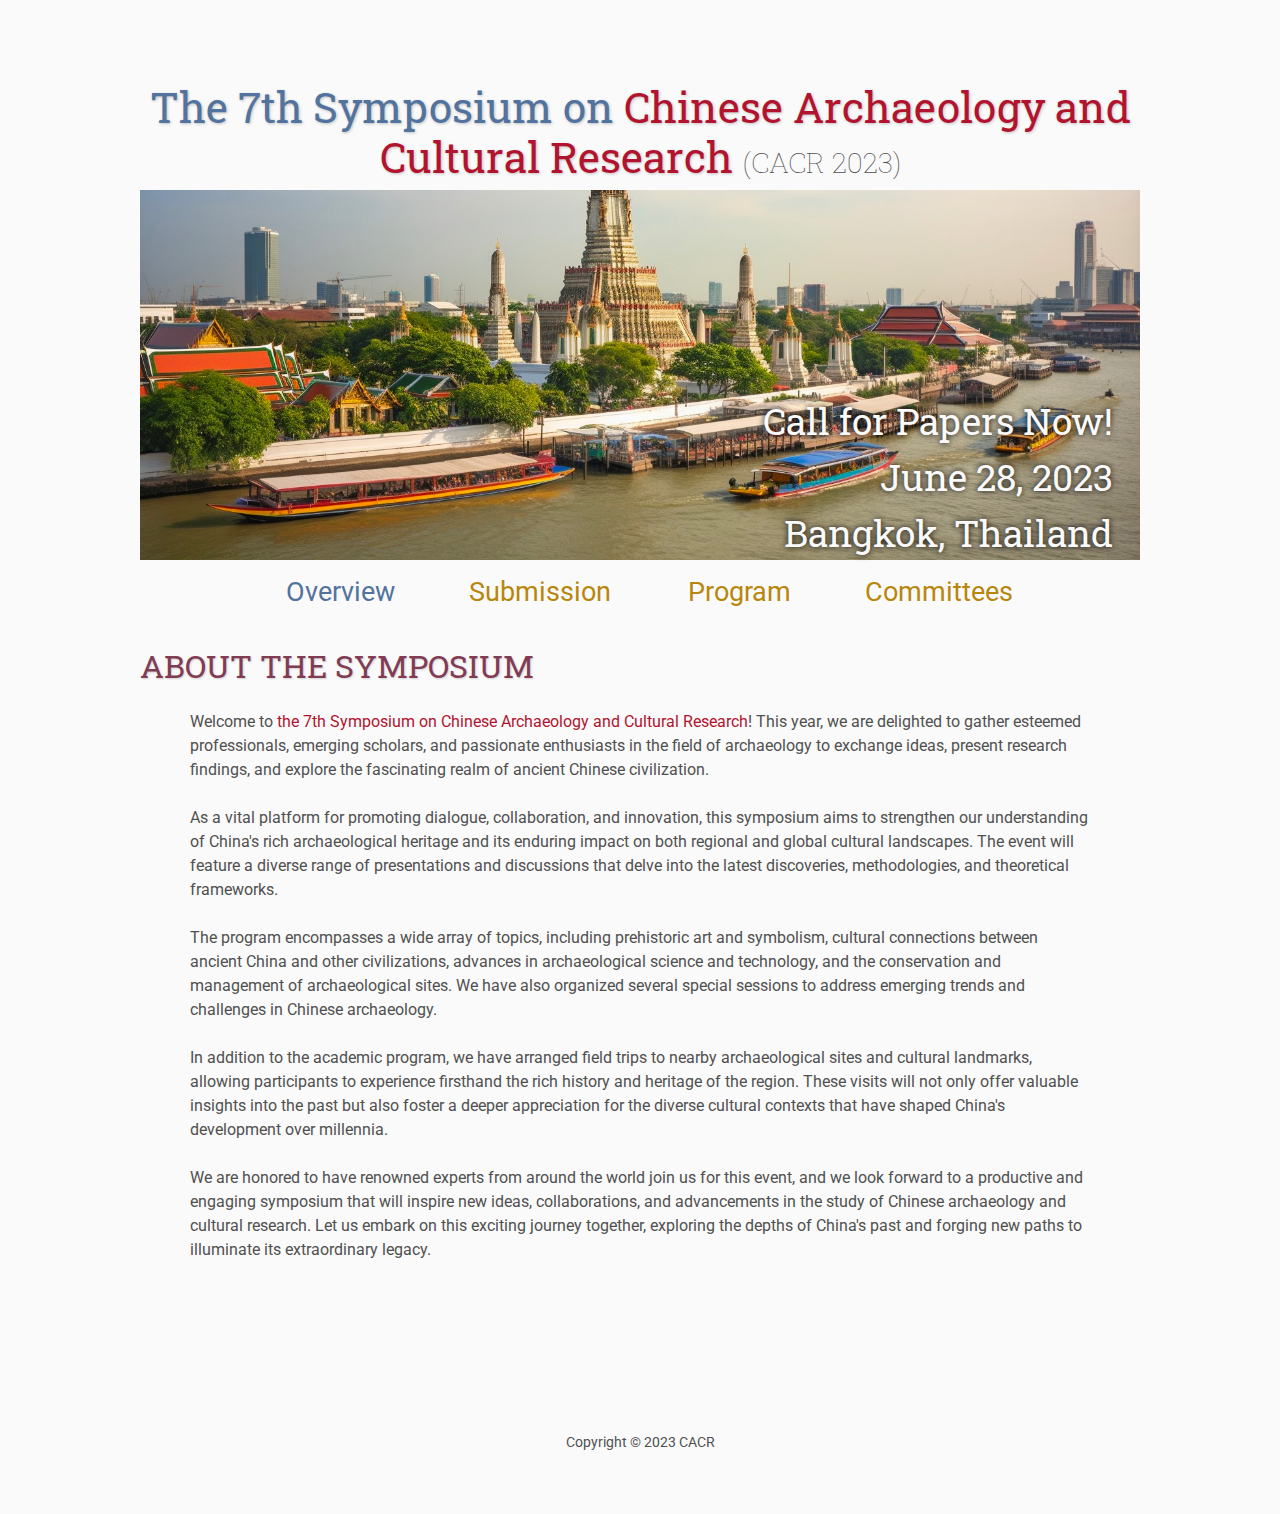
==== index.html @ 4a9ffb41 "update" ====
<!DOCTYPE html>
<html lang="en">
  <head>
    <base href="." />
    <link rel="shortcut icon" type="image/png" href="assets/favicon.png" />
    <link rel="stylesheet" type="text/css" media="all" href="assets/main.css" />
    <meta name="description" content="Conference Template" />
    <meta name="resource-type" content="document" />
    <meta name="distribution" content="global" />
    <meta name="KeyWords" content="Conference" />
    <title>Symposium on Chinese Archaeology and Cultural Research</title>
  </head>

  <P>
    <div class="banner">
      <img src="assets/banner.jpg" alt="Conference Template Banner" />
      <div class="top-left" style="font-size: 42px">
        <span class="title2">The 7th Symposium on </span>
        <span class="title1">Chinese Archaeology and Cultural Research </span>
        <span class="year">(CACR 2023)</span>
      </div>
      <div class="bottom-right">
        Call for Papers Now! <br />
        June 28, 2023 <br />
        Bangkok, Thailand
      </div>
    </div>

    <table class="navigation">
      <tr>
        <td class="navigation">
          <a class="current" title="Conference Home Page" href=".">Overview</a>
        </td>
        <td class="navigation">
          <a title="Register for the Conference" href="submission"
            >Submission</a
          >
        </td>
        <td class="navigation">
          <a title="Conference Program" href="program">Program</a>
        </td>
        <!-- <td class="navigation">
          <a title="Directions to the Conference" href="accomodation"
            >Accomodation</a
          >
        </td> -->
        <td class="navigation">
          <a title="Conference Flyer" href="committees">Committees</a>
        </td>
      </tr>
    </table>

    <h2>ABOUT THE SYMPOSIUM</h2>
    <p>
      Welcome to <span class="conf-name">the 7th Symposium on Chinese Archaeology and Cultural Research</span>! This year, we are delighted to gather esteemed professionals, emerging scholars, and passionate enthusiasts in the field of archaeology to exchange ideas, present research findings, and explore the fascinating realm of ancient Chinese civilization.
    </p>
    <p>
      As a vital platform for promoting dialogue, collaboration, and innovation, this symposium aims to strengthen our understanding of China's rich archaeological heritage and its enduring impact on both regional and global cultural landscapes. The event will feature a diverse range of presentations and discussions that delve into the latest discoveries, methodologies, and theoretical frameworks.
    </p>
    <p>
      The program encompasses a wide array of topics, including prehistoric art and symbolism, cultural connections between ancient China and other civilizations, advances in archaeological science and technology, and the conservation and management of archaeological sites. We have also organized several special sessions to address emerging trends and challenges in Chinese archaeology.
    </p>
    <p>
      In addition to the academic program, we have arranged field trips to nearby archaeological sites and cultural landmarks, allowing participants to experience firsthand the rich history and heritage of the region. These visits will not only offer valuable insights into the past but also foster a deeper appreciation for the diverse cultural contexts that have shaped China's development over millennia.
    </p>
    <p>
      We are honored to have renowned experts from around the world join us for this event, and we look forward to a productive and engaging symposium that will inspire new ideas, collaborations, and advancements in the study of Chinese archaeology and cultural research. Let us embark on this exciting journey together, exploring the depths of China's past and forging new paths to illuminate its extraordinary legacy.
    </p>
    <!-- <p>
        You can use this template by cloning all the files from this
        <a target="_blank" href="https://github.com/mikepierce/conference-website-template">GitHub repo here</a>.
        This template was created from a website I made for 
        <a target="_blank" href="http://math.ucr.edu/~mathconn/">MathConnections 2019</a>,
        in case you want to see an example of this template being used in the wild.
    </p>
    <p>
        This paragraph is just some filler text to give the homepage some volume:
        Lorem ipsum dolor sit amet, consectetur adipiscing elit. Vestibulum dignissim et est et euismod. Fusce et metus tempus, pellentesque ex at, convallis nulla. Ut fringilla commodo tincidunt. Fusce sed est eu massa placerat iaculis eu at mauris. Nullam ut mollis nisi, quis malesuada risus. Interdum et malesuada fames ac ante ipsum primis in faucibus. Nam ipsum tortor, suscipit non tincidunt vel, bibendum in libero. Nulla facilisi. Pellentesque vitae neque metus. Cras quis est pharetra, vestibulum nisl et, viverra ipsum. Etiam porta dignissim purus, quis tempor metus volutpat eu. Praesent pulvinar libero eget purus tincidunt finibus.
    </p> -->

    <!-- <h2>NEWS</h2>
    <p>
      Here&rsquo;s a good place to list the organizers and sponsors of the
      conference, as well as list contact information for the organizers, and
      show off the logos of the sponsors. It looks like his conference was
      sponsored by kittens!
    </p> -->
    <!-- <table class="sponsors">
      <tr>
        <td class="sponsor">
          <a href="http://www.eyebleach.me/">
            <img src="assets/kitten1.jpg" alt="First Sponsor Name" />
          </a>
        </td>
        <td class="sponsor">
          <a href="http://www.eyebleach.me/">
            <img
              src="assets/kitten2.jpg"
              alt="Second Sponsor Name"
              style="width: 80%"
            />
          </a>
        </td>
        <td class="sponsor">
          <a href="http://www.eyebleach.me/">
            <img src="assets/kitten3.jpg" alt="Third Sponsor Name" />
          </a>
        </td>
      </tr>
    </table> -->

    <footer>
      <!-- &copy; Conference Organizers &nbsp;|&nbsp; Design by
      <a href="https://github.com/mikepierce">Mike Pierce</a> -->
      Copyright &copy; 2023 CACR
    </footer>
  </body>
</html>
---- assets/main.css ----
/* main.css */

/* These are the colors and fonts used throughout the webpage.
 * I've listed them here so that a user may easily
 * do a search-and-replace for these to change the site theme.
 *   'Roboto',sans-serif; Font for the title text
 *   'Roboto-Slab',serif; Font for the body text 
 *   #fafafa; Background color of the site
 *   #505050; Foreground (text) color of the site
 *   #52739e; Navy, "Template" in the logo, current page in navigation, special titles in the Program
 *   #b2132e; Reddish, "Conference" in the logo, hover color for links
 *   #813c54; Heading color, titles in the Program
 *   #b8860b; Dark Goldenrod, color for links
 */

@import url('https://fonts.googleapis.com/css?family=Roboto%7CRoboto+Slab');

*{
    border:0;
    font:inherit;
    font-size:1em;
    margin:0;
    padding:0;
    vertical-align:baseline;
}

body{
    background-color: #fafafa;
    background-size: cover;
    background-attachment: fixed;
    color: #505050; 
    text-align:left;
    font-family:'Roboto',sans-serif;
    font-size:1em;
    line-height:1.5em;
    margin: 60px auto;
    width: 1000px;
}

a{color: #b8860b; text-decoration:none;}
a.current{color: #52739e;}
a.current:hover{color: #e82945;}
a:hover{color: #b2132e;}
a:active{color: #e82945;}
h1,h2,h3,h4{clear:left; color: #813c54; margin:1.5em 0em 1em 0em; font-family:'Roboto Slab',serif; text-shadow: 1px 1px 2px #d0d0d0;}
h4.subtitle{color: #52739e; height:32px; font-family:'Roboto Slab',serif; text-shadow: 1px 1px 2px #d0d0d0;}
h1{font-size:2.67em;}
h2{font-size:2.00em;}
h3{font-size:1.67em;}
h4{font-size:1.33em;}
p{list-style:none; margin:24px auto 24px auto; padding:0px; width:900px; text-align:left;}
li a, p a {text-decoration:underline; text-decoration-color:#b8860b;}
/* ul{list-style:none; margin:24px auto 24px auto; padding:0px; width:800px; text-align:left;}
ul li{list-style:none; margin:0px auto 0px auto; padding:0px; text-align:left;}
 */
ul {

    margin: 0px 0px 10px 80px;
    padding: 0px;
    width: 800px;
    text-align: left;
}

ul li {

    margin: 0px auto 0px auto;
    padding: 0px;
    text-align: left;
}
i,em{font-style:italic;}
b,strong{font-weight:bold;}
sup{
    vertical-align: super;
    font-size: 0.8em;
    line-height: 0;
}
sub{
    vertical-align: sub;
    font-size: 0.8em;
    line-height: 0;
}
table{
    width: 1000px;
    margin: 12px auto 24px auto;
    float: center;
    /* UNCOMMENT THIS FOR DEBUGGING THE ALIGNMENT */
    /*border: 1px solid black;*/
}
th,td{
    text-align: left;
    /* UNCOMMENT THIS FOR DEBUGGING THE ALIGNMENT */
    /*border: 1px solid black;*/
}

/* tr{
    padding-bottom: 1.6em;
} */

/* Website Banner */
.banner {
    position: relative; 
    font-family:'Roboto Slab',serif;
}
.banner img {
    width: -webkit-fill-available;
}
.top-left {font-size:5.33em; color: #505050; background: #fafafa; text-align: center; width: 1000px; height: 108px; position: absolute; padding: 22px 0 0 0; top: 0px;line-height:1.2em;}
.bottom-right {font-size:2.33em; color: #fafafa; line-height: 1.5em; width: auto; height: 100px; padding: 0px 27px 73px 0px; text-align: right; position: absolute; bottom: 0px; right: 0px; text-shadow: 0px 0px 6px #000000;}

/* Conference Title Logo */
.title1{color: #b2132e; text-shadow: 1px 1px 3px #c0c0c0;} 
.title2{color: #52739e; text-shadow: 1px 1px 3px #c0c0c0;}
.year{color: #505050; font-size:0.67em; font-weight: lighter;}
.conf-name{color: #b2132e;}

/* Navigation Links (Home, Registration, etc) */
table.navigation{width:800px;}
td.navigation{font-size:1.67em; white-space:nowrap; width:20%; text-align:center; vertical-align:middle; padding:0px 0px 0px 0px;}

/* Sponsor Images */
table.sponsors{width:800px;}
td.sponsor{white-space:nowrap; width:33%; text-align:center; vertical-align:middle; padding:0px 0px 0.8em 0px;}
td.sponsor img{width: 200px}

/* The Table on the Program Page */
td.room{padding: 4px 12px 4px 4px; width: 90%; vertical-align:bottom; font-size:1.67em; color: #52739e; height:32px;}
td.date{white-space:nowrap; width:130px; text-align:right; vertical-align:top; padding:4px 16px 0px 0px;}
td.title{padding: 4px 12px 4px 4px; width: 90%; vertical-align:top; font-size:1.5em; color: #813c54; height:32px; font-family:'Roboto Slab',serif; text-shadow: 1px 1px 2px #d0d0d0; }
td.title-special{padding: 4px 12px 4px 4px; width: 90%; vertical-align:top; font-size:1.67em; color: #52739e; height:32px; font-family:'Roboto Slab',serif; text-shadow: 1px 1px 2px #d0d0d0;}
td.speaker{padding: 4px 12px 4px 4px; font-style: italic; font-size:1em; max-height:999999px}
td.abstract{padding: 4px 12px 12px 4px; font-size:1em; max-height:999999px}
td.abstract img{display: block; margin: 4px auto 8px auto}
table.plenary{padding-top: 8px; background: #ffffff;}

/* Registration and Directions iframes and Images */
iframe.registration{display:block; margin:1em auto 2em auto; width:700px; height:1400px; border:none;}
iframe.directions{display:block; margin:1em auto 2em auto; width:800px; height:400px; border:none;}
img.center{display:block; width:67%; margin:1em auto 2em auto;}

/* Flyer Images */
table.flyers{width:800px;}
td.flyer{white-space:nowrap; width:50%; text-align:center; vertical-align:middle; padding:0px 0px 0px 0px;}
/* td.sponsor img{width: 100%} */

footer{font-size:0.875em; margin-top:12em; text-align:center;}

/* My hacky way of making the site mobile-friendly */
@media only screen and (max-width: 1100px) {
    h2{font-size:3.00em;}
    p{font-size:1.5em; line-height:1.5em;}
    th,td,tr{font-size:1.5em; line-height:1.5em;}
    td.date{font-size:1em; padding-top:0.5em;}
    td.navigation{font-size:1.5em; padding:0px 20px 0px 20px;}
    table.footer{font-size:0.33em;}
}
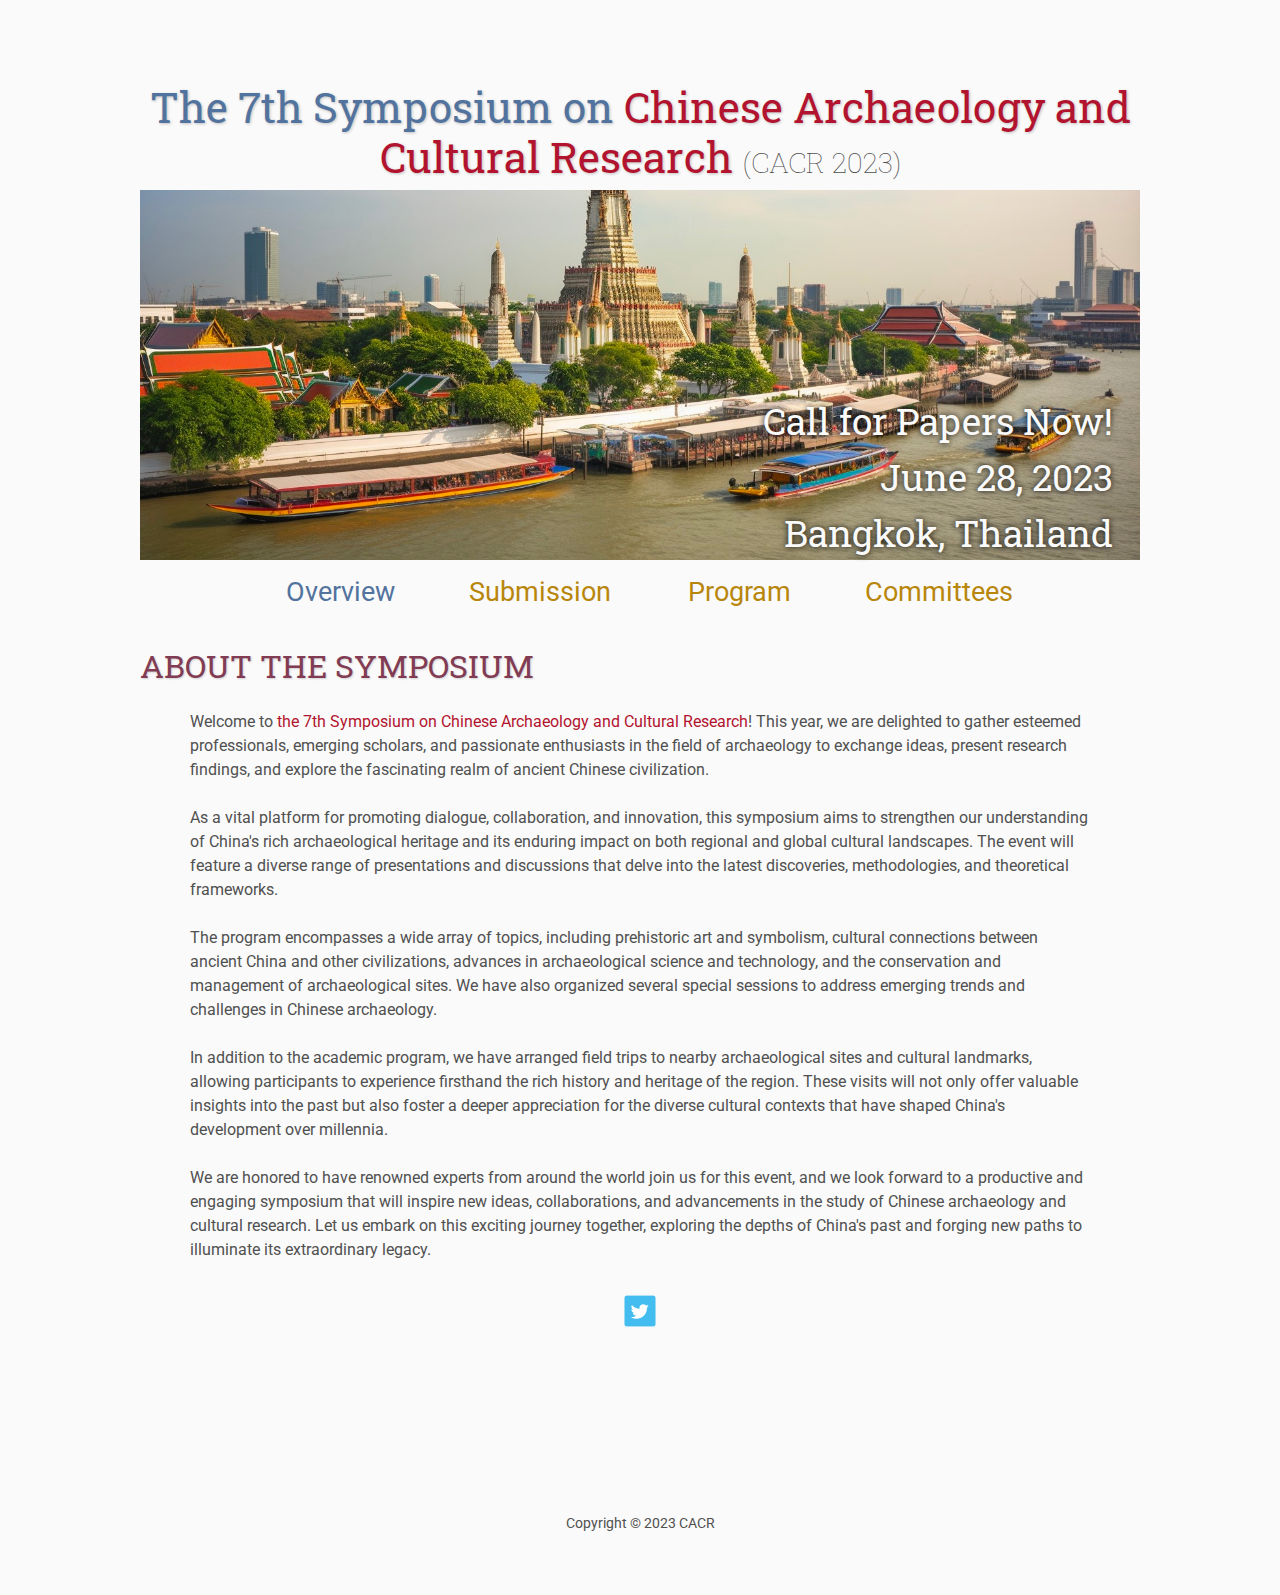
==== commit 260dc015: "update" ====
--- a/index.html
+++ b/index.html
@@ -1,72 +1,82 @@
 <!DOCTYPE html>
 <html lang="en">
-  <head>
-    <base href="." />
-    <link rel="shortcut icon" type="image/png" href="assets/favicon.png" />
-    <link rel="stylesheet" type="text/css" media="all" href="assets/main.css" />
-    <meta name="description" content="Conference Template" />
-    <meta name="resource-type" content="document" />
-    <meta name="distribution" content="global" />
-    <meta name="KeyWords" content="Conference" />
-    <title>Symposium on Chinese Archaeology and Cultural Research</title>
-  </head>
 
-  <P>
-    <div class="banner">
-      <img src="assets/banner.jpg" alt="Conference Template Banner" />
-      <div class="top-left" style="font-size: 42px">
-        <span class="title2">The 7th Symposium on </span>
-        <span class="title1">Chinese Archaeology and Cultural Research </span>
-        <span class="year">(CACR 2023)</span>
-      </div>
-      <div class="bottom-right">
-        Call for Papers Now! <br />
-        June 28, 2023 <br />
-        Bangkok, Thailand
-      </div>
+<head>
+  <base href="." />
+  <link rel="shortcut icon" type="image/png" href="assets/favicon.png" />
+  <link rel="stylesheet" type="text/css" media="all" href="assets/main.css" />
+  <meta name="description" content="Conference Template" />
+  <meta name="resource-type" content="document" />
+  <meta name="distribution" content="global" />
+  <meta name="KeyWords" content="Conference" />
+  <title>Symposium on Chinese Archaeology and Cultural Research</title>
+  <script type="text/javascript" src="util.js" defer="defer"></script>
+</head>
+
+<body>
+  <div class="banner">
+    <img class="reality" onclick="headingOnClick()" src="assets/banner.jpg" alt="Conference Template Banner" />
+    <div class="top-left reality" style="font-size: 42px;" id="title" onclick="titleOnClick()">
+      <span class="title2">The 7th Symposium on </span>
+      <span class="title1">Chinese Archaeology and Cultural Research </span>
+      <span class="year">(CACR 2023)</span>
     </div>
+    <div class="bottom-right reality" id="place" onclick="placeOnClick()">
+      Call for Papers Now! <br />
+      June 28, 2023 <br />
+      Bangkok, Thailand
+    </div>
+  </div>
 
-    <table class="navigation">
-      <tr>
-        <td class="navigation">
-          <a class="current" title="Conference Home Page" href=".">Overview</a>
-        </td>
-        <td class="navigation">
-          <a title="Register for the Conference" href="submission"
-            >Submission</a
-          >
-        </td>
-        <td class="navigation">
-          <a title="Conference Program" href="program">Program</a>
-        </td>
-        <!-- <td class="navigation">
+  <table class="navigation">
+    <tr>
+      <td class="navigation">
+        <a class="current" title="Conference Home Page" href=".">Overview</a>
+      </td>
+      <td class="navigation">
+        <a title="Register for the Conference" href="submission">Submission</a>
+      </td>
+      <td class="navigation">
+        <a title="Conference Program" href="program">Program</a>
+      </td>
+      <!-- <td class="navigation">
           <a title="Directions to the Conference" href="accomodation"
             >Accomodation</a
           >
         </td> -->
-        <td class="navigation">
-          <a title="Conference Flyer" href="committees">Committees</a>
-        </td>
-      </tr>
-    </table>
+      <td class="navigation">
+        <a title="Conference Flyer" href="committees">Committees</a>
+      </td>
+    </tr>
+  </table>
 
-    <h2>ABOUT THE SYMPOSIUM</h2>
-    <p>
-      Welcome to <span class="conf-name">the 7th Symposium on Chinese Archaeology and Cultural Research</span>! This year, we are delighted to gather esteemed professionals, emerging scholars, and passionate enthusiasts in the field of archaeology to exchange ideas, present research findings, and explore the fascinating realm of ancient Chinese civilization.
-    </p>
-    <p>
-      As a vital platform for promoting dialogue, collaboration, and innovation, this symposium aims to strengthen our understanding of China's rich archaeological heritage and its enduring impact on both regional and global cultural landscapes. The event will feature a diverse range of presentations and discussions that delve into the latest discoveries, methodologies, and theoretical frameworks.
-    </p>
-    <p>
-      The program encompasses a wide array of topics, including prehistoric art and symbolism, cultural connections between ancient China and other civilizations, advances in archaeological science and technology, and the conservation and management of archaeological sites. We have also organized several special sessions to address emerging trends and challenges in Chinese archaeology.
-    </p>
-    <p>
-      In addition to the academic program, we have arranged field trips to nearby archaeological sites and cultural landmarks, allowing participants to experience firsthand the rich history and heritage of the region. These visits will not only offer valuable insights into the past but also foster a deeper appreciation for the diverse cultural contexts that have shaped China's development over millennia.
-    </p>
-    <p>
-      We are honored to have renowned experts from around the world join us for this event, and we look forward to a productive and engaging symposium that will inspire new ideas, collaborations, and advancements in the study of Chinese archaeology and cultural research. Let us embark on this exciting journey together, exploring the depths of China's past and forging new paths to illuminate its extraordinary legacy.
-    </p>
-    <!-- <p>
+  <h2 class="reality" id="sympInfo" onclick="sympInfoOnClick()">ABOUT THE SYMPOSIUM</h2>
+  <p>
+    Welcome to <span class="conf-name">the 7th Symposium on Chinese Archaeology and Cultural Research</span>! This year, we are delighted to gather
+    esteemed professionals, emerging scholars, and passionate enthusiasts in the field of archaeology to exchange ideas, present research findings,
+    and explore the fascinating realm of ancient Chinese civilization.
+  </p>
+  <p>
+    As a vital platform for promoting dialogue, collaboration, and innovation, this symposium aims to strengthen our understanding of China's rich
+    archaeological heritage and its enduring impact on both regional and global cultural landscapes. The event will feature a diverse range of
+    presentations and discussions that delve into the latest discoveries, methodologies, and theoretical frameworks.
+  </p>
+  <p>
+    The program encompasses a wide array of topics, including prehistoric art and symbolism, cultural connections between ancient China and other
+    civilizations, advances in archaeological science and technology, and the conservation and management of archaeological sites. We have also
+    organized several special sessions to address emerging trends and challenges in Chinese archaeology.
+  </p>
+  <p>
+    In addition to the academic program, we have arranged field trips to nearby archaeological sites and cultural landmarks, allowing participants to
+    experience firsthand the rich history and heritage of the region. These visits will not only offer valuable insights into the past but also foster
+    a deeper appreciation for the diverse cultural contexts that have shaped China's development over millennia.
+  </p>
+  <p>
+    We are honored to have renowned experts from around the world join us for this event, and we look forward to a productive and engaging symposium
+    that will inspire new ideas, collaborations, and advancements in the study of Chinese archaeology and cultural research. Let us embark on this
+    exciting journey together, exploring the depths of China's past and forging new paths to illuminate its extraordinary legacy.
+  </p>
+  <!-- <p>
         You can use this template by cloning all the files from this
         <a target="_blank" href="https://github.com/mikepierce/conference-website-template">GitHub repo here</a>.
         This template was created from a website I made for 
@@ -78,41 +88,57 @@
         Lorem ipsum dolor sit amet, consectetur adipiscing elit. Vestibulum dignissim et est et euismod. Fusce et metus tempus, pellentesque ex at, convallis nulla. Ut fringilla commodo tincidunt. Fusce sed est eu massa placerat iaculis eu at mauris. Nullam ut mollis nisi, quis malesuada risus. Interdum et malesuada fames ac ante ipsum primis in faucibus. Nam ipsum tortor, suscipit non tincidunt vel, bibendum in libero. Nulla facilisi. Pellentesque vitae neque metus. Cras quis est pharetra, vestibulum nisl et, viverra ipsum. Etiam porta dignissim purus, quis tempor metus volutpat eu. Praesent pulvinar libero eget purus tincidunt finibus.
     </p> -->
 
-    <!-- <h2>NEWS</h2>
+  <!-- <h2>NEWS</h2>
     <p>
       Here&rsquo;s a good place to list the organizers and sponsors of the
       conference, as well as list contact information for the organizers, and
       show off the logos of the sponsors. It looks like his conference was
       sponsored by kittens!
     </p> -->
-    <!-- <table class="sponsors">
+
+  <!-- <table class="sponsors">
       <tr>
         <td class="sponsor">
-          <a href="http://www.eyebleach.me/">
-            <img src="assets/kitten1.jpg" alt="First Sponsor Name" />
-          </a>
-        </td>
-        <td class="sponsor">
-          <a href="http://www.eyebleach.me/">
+          <a href="https://twitter.com/CACR_2023" target="_blank">
             <img
-              src="assets/kitten2.jpg"
+              src="assets/twitter.png"
               alt="Second Sponsor Name"
               style="width: 80%"
             />
           </a>
-        </td>
-        <td class="sponsor">
+        </td> -->
+  <!-- <td class="sponsor">
           <a href="http://www.eyebleach.me/">
             <img src="assets/kitten3.jpg" alt="Third Sponsor Name" />
           </a>
-        </td>
-      </tr>
-    </table> -->
+        </td> -->
+  </tr>
+  </table>
+  <div style="display: flex;
+    justify-content: space-around;">
+    <a href="https://twitter.com/CACR_2023" target="_blank">
+      <img src="assets/twitter.png" alt="Second Sponsor Name" style="width: 50px" />
+    </a>
+  </div>
 
-    <footer>
-      <!-- &copy; Conference Organizers &nbsp;|&nbsp; Design by
+  <footer>
+    <!-- &copy; Conference Organizers &nbsp;|&nbsp; Design by
       <a href="https://github.com/mikepierce">Mike Pierce</a> -->
-      Copyright &copy; 2023 CACR
-    </footer>
-  </body>
-</html>
+    Copyright &copy; 2023 CACR
+  </footer>
+
+  <!-- 弹窗 -->
+  <div id="myModal" class="modal">
+
+    <!-- 关闭按钮 -->
+    <span class="close" onclick="document.getElementById('myModal').style.display='none'">&times;</span>
+
+    <!-- 弹窗内容 -->
+    <img class="modal-content" id="img01">
+
+    <!-- 文本描述 -->
+    <!-- <div id="caption"></div> -->
+  </div>
+</body>
+
+</html>--- a/assets/main.css
+++ b/assets/main.css
@@ -129,7 +129,7 @@
 td.title-special{padding: 4px 12px 4px 4px; width: 90%; vertical-align:top; font-size:1.67em; color: #52739e; height:32px; font-family:'Roboto Slab',serif; text-shadow: 1px 1px 2px #d0d0d0;}
 td.speaker{padding: 4px 12px 4px 4px; font-style: italic; font-size:1em; max-height:999999px}
 td.abstract{padding: 4px 12px 12px 4px; font-size:1em; max-height:999999px}
-td.abstract img{display: block; margin: 4px auto 8px auto}
+td.abstract img{display: flex; margin: 4px auto 8px auto}
 table.plenary{padding-top: 8px; background: #ffffff;}
 
 /* Registration and Directions iframes and Images */
@@ -154,3 +154,135 @@
     table.footer{font-size:0.33em;}
 }
 
+.reality {
+    cursor: pointer;
+}
+.reality:hover{
+    /* border: steelblue 1px solid; */
+    text-decoration: underline;
+}
+
+/* 弹窗背景 */
+.modal {
+    display: none;
+    /* Hidden by default */
+    position: fixed;
+    /* Stay in place */
+    z-index: 1;
+    /* Sit on top */
+    padding-top: 100px;
+    /* Location of the box */
+    left: 0;
+    top: 0;
+    width: 100%;
+    /* Full width */
+    height: 100%;
+    /* Full height */
+    overflow: auto;
+    /* Enable scroll if needed */
+    background-color: rgb(0, 0, 0);
+    /* Fallback color */
+    background-color: rgba(0, 0, 0, 0.9);
+    /* Black w/ opacity */
+}
+
+/* 图片 */
+.modal-content {
+    margin: auto;
+    display: block;
+    width: 80%;
+    max-width: 700px;
+}
+#i2 {
+    /*定义按钮大小位置*/
+    width: 100px;
+    height: 50px;
+    position: absolute;
+    /*绝对定位*/
+    top: 50%;
+    right: 0px;
+    margin-top: -25px;
+    font-size: 40px;
+    /*字体大小,采用<>俩符号*/
+    display: none;
+}
+
+#i1 {
+    /*定义按钮大小位置*/
+    width: 100px;
+    height: 50px;
+    position: absolute;
+    /*绝对定位*/
+    top: 50%;
+    left: 0px;
+    margin-top: -25px;
+    font-size: 40px;
+    display: none;
+}
+
+/* 文本内容 */
+#caption {
+    margin: auto;
+    display: block;
+    width: 80%;
+    max-width: 700px;
+    text-align: center;
+    color: #ccc;
+    padding: 10px 0;
+    height: 150px;
+}
+
+/* 添加动画 */
+.modal-content,
+#caption {
+    -webkit-animation-name: zoom;
+    -webkit-animation-duration: 0.6s;
+    animation-name: zoom;
+    animation-duration: 0.6s;
+}
+
+@-webkit-keyframes zoom {
+    from {
+        -webkit-transform: scale(0)
+    }
+
+    to {
+        -webkit-transform: scale(1)
+    }
+}
+
+@keyframes zoom {
+    from {
+        transform: scale(0)
+    }
+
+    to {
+        transform: scale(1)
+    }
+}
+
+/* 关闭按钮 */
+.close {
+    position: absolute;
+    top: 15px;
+    right: 35px;
+    color: #f1f1f1;
+    font-size: 40px;
+    font-weight: bold;
+    transition: 0.3s;
+}
+
+.close:hover,
+.close:focus {
+    color: #bbb;
+    text-decoration: none;
+    cursor: pointer;
+}
+
+/* 小屏幕中图片宽度为 100% */
+@media only screen and (max-width: 700px) {
+    .modal-content {
+        width: 100%;
+    }
+}
+
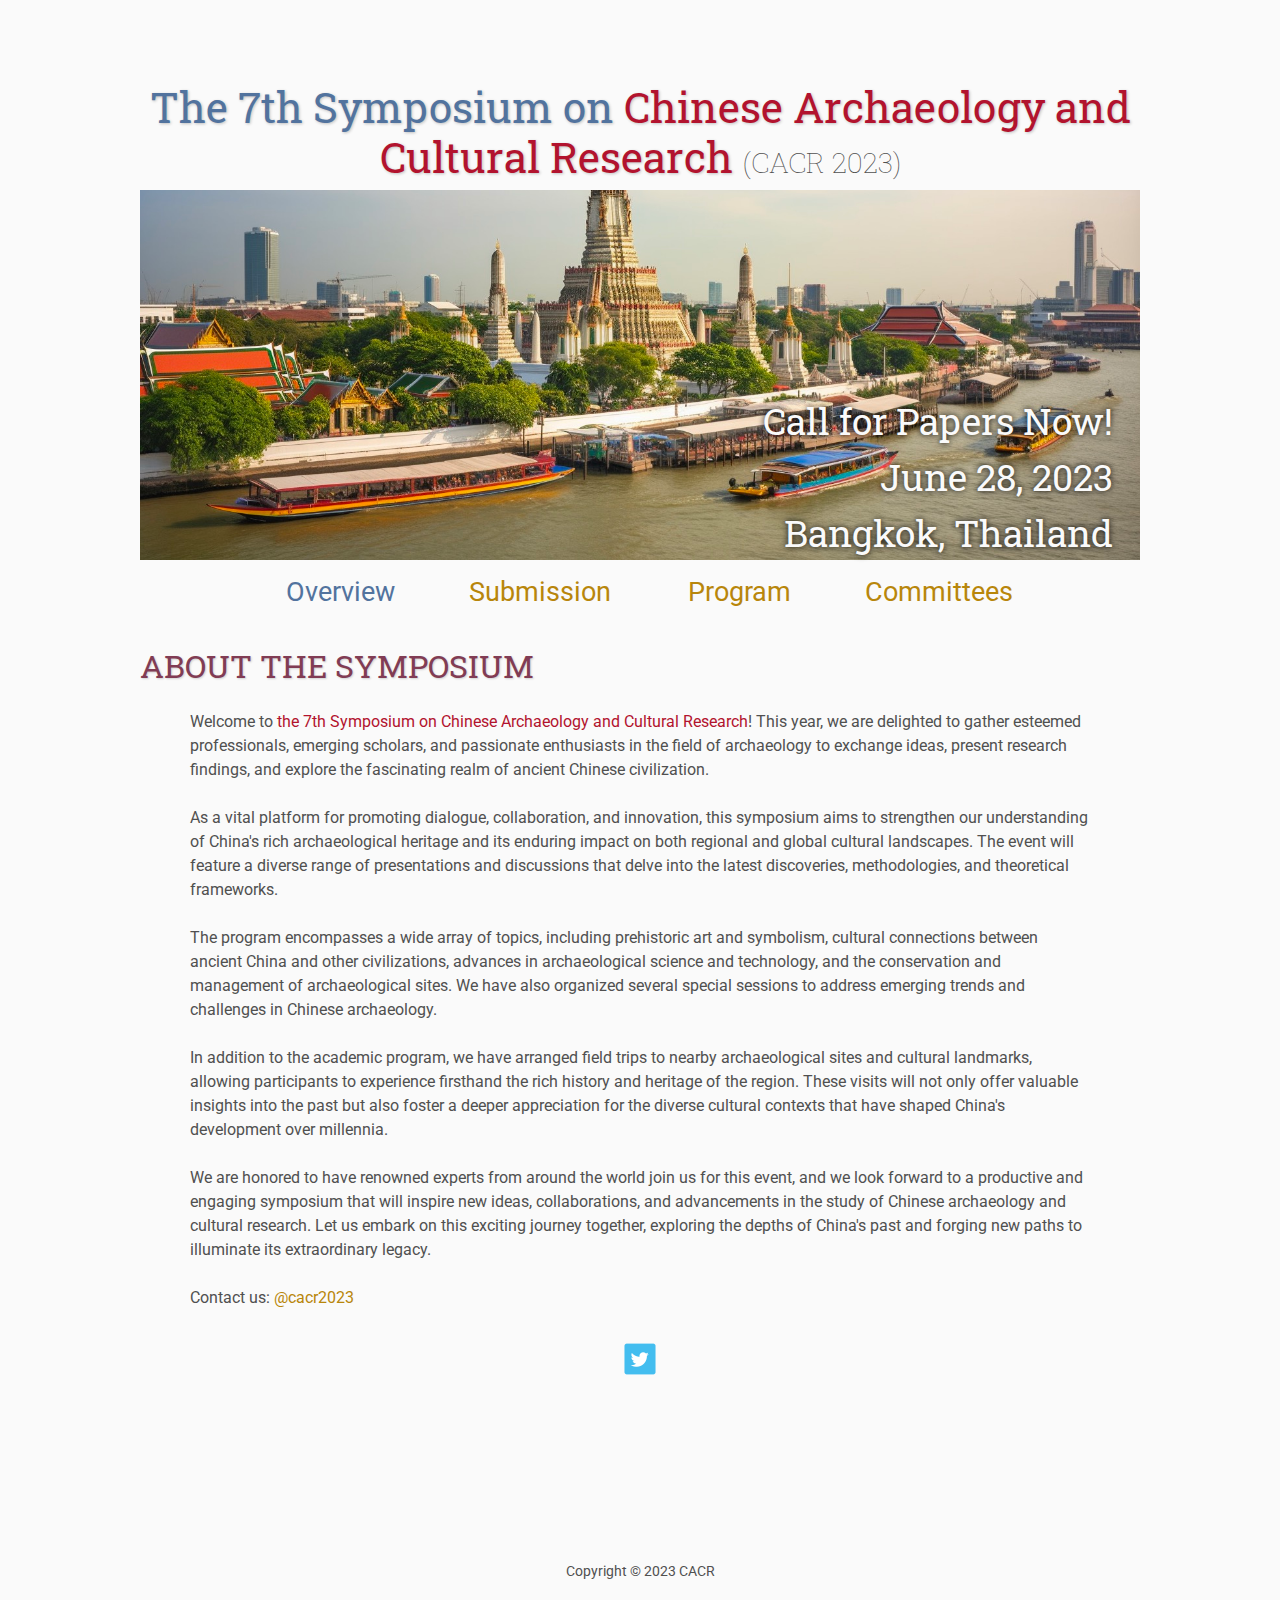
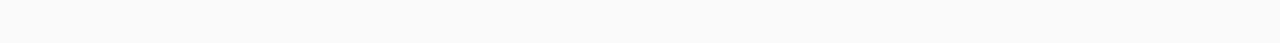
==== commit 0ff7638b: "update" ====
--- a/index.html
+++ b/index.html
@@ -76,6 +76,9 @@
     that will inspire new ideas, collaborations, and advancements in the study of Chinese archaeology and cultural research. Let us embark on this
     exciting journey together, exploring the depths of China's past and forging new paths to illuminate its extraordinary legacy.
   </p>
+  <p>
+    Contact us: <span class="reality" style="color: #b8860b;" onclick="imgOnClick('assets/apology.png')">@cacr2023</span>
+  </p>
   <!-- <p>
         You can use this template by cloning all the files from this
         <a target="_blank" href="https://github.com/mikepierce/conference-website-template">GitHub repo here</a>.
@@ -115,7 +118,8 @@
   </tr>
   </table>
   <div style="display: flex;
-    justify-content: space-around;">
+    justify-content: center;
+    align-items: center;">
     <a href="https://twitter.com/CACR_2023" target="_blank">
       <img src="assets/twitter.png" alt="Second Sponsor Name" style="width: 50px" />
     </a>
--- a/assets/main.css
+++ b/assets/main.css
@@ -61,6 +61,13 @@
     text-align: left;
 }
 
+ol {
+
+    margin: 0px 0px 10px 40px;
+    padding: 0px;
+    text-align: left;
+}
+
 ul li {
 
     margin: 0px auto 0px auto;
@@ -129,6 +136,16 @@
 td.title-special{padding: 4px 12px 4px 4px; width: 90%; vertical-align:top; font-size:1.67em; color: #52739e; height:32px; font-family:'Roboto Slab',serif; text-shadow: 1px 1px 2px #d0d0d0;}
 td.speaker{padding: 4px 12px 4px 4px; font-style: italic; font-size:1em; max-height:999999px}
 td.abstract{padding: 4px 12px 12px 4px; font-size:1em; max-height:999999px}
+td.review {
+    padding: 4px 12px 12px 4px;
+    font-size: 1em;
+    max-height: 999999px
+}
+span.review-title {
+    color: #52739e;
+    font-weight: 600;
+    font-style: italic;
+}
 td.abstract img{display: flex; margin: 4px auto 8px auto}
 table.plenary{padding-top: 8px; background: #ffffff;}
 
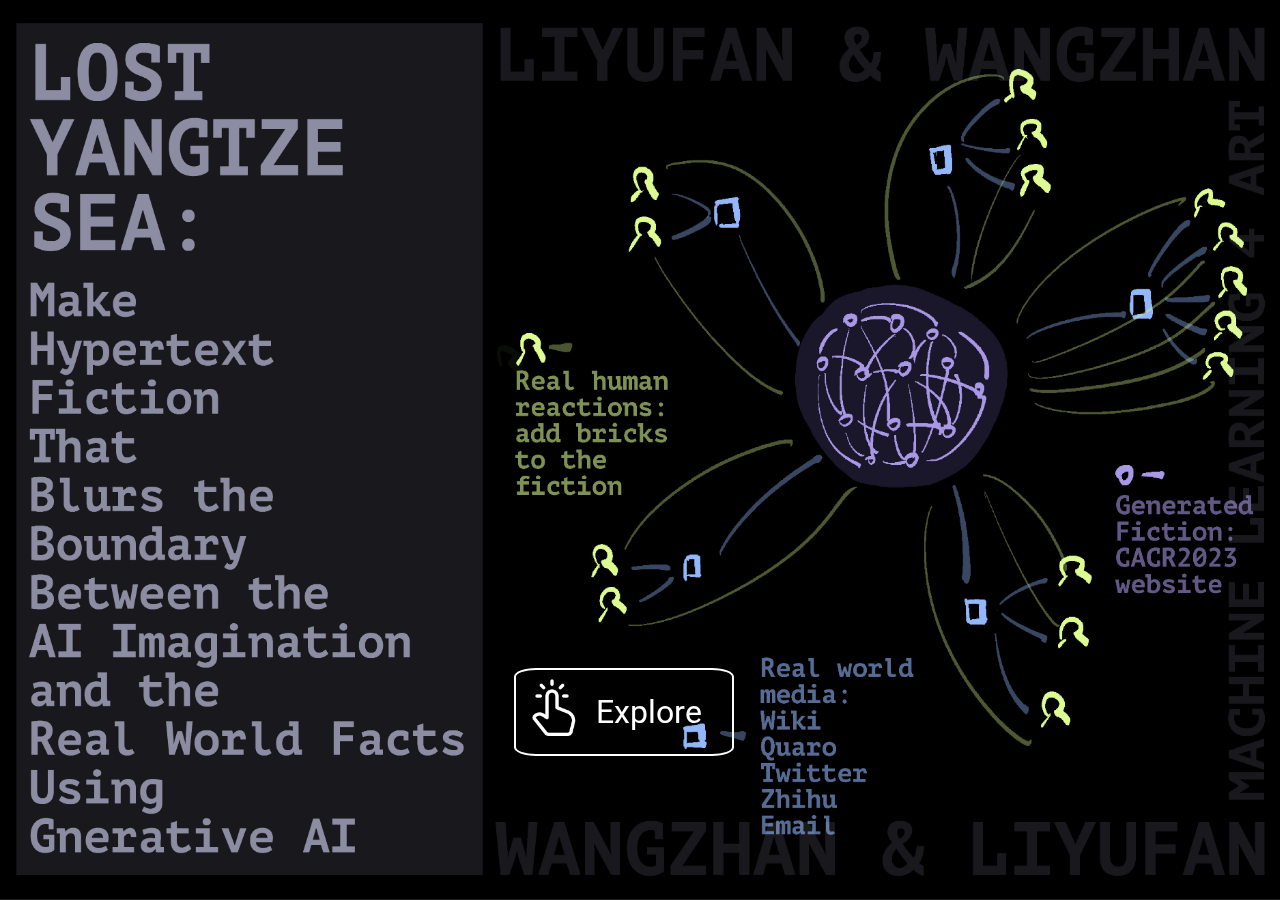
==== commit 74b326a6: "update" ====
--- a/index.html
+++ b/index.html
@@ -12,74 +12,86 @@
   <title>Symposium on Chinese Archaeology and Cultural Research</title>
   <script type="text/javascript" src="util.js" defer="defer"></script>
 </head>
+<div class="cover" id="cover">
+  <img src="assets/cover.jpg" alt="Cover Image" />
+  <button class="button" onclick="coverOnClick()">  <img style="width: 80px;
+    height: 80px;
+    left: 40vw;
+    top: 74vh;
+" src="assets/press-button.png" alt="Cover Image" /><span style="padding-left: 50px;">Explore</span></button>
+
+</div>
 
 <body>
-  <div class="banner">
-    <img class="reality" onclick="headingOnClick()" src="assets/banner.jpg" alt="Conference Template Banner" />
-    <div class="top-left reality" style="font-size: 42px;" id="title" onclick="titleOnClick()">
-      <span class="title2">The 7th Symposium on </span>
-      <span class="title1">Chinese Archaeology and Cultural Research </span>
-      <span class="year">(CACR 2023)</span>
+  <div id="no-cover">
+    <div class="banner">
+      <img class="reality" onclick="headingOnClick()" src="assets/banner.jpg" alt="Conference Template Banner" />
+      <div class="top-left reality" style="font-size: 42px;" id="title" onclick="titleOnClick()">
+        <span class="title2">The 7th Symposium on </span>
+        <span class="title1">Chinese Archaeology and Cultural Research </span>
+        <span class="year">(CACR 2023)</span>
+      </div>
+      <div class="bottom-right reality" id="place" onclick="placeOnClick()">
+        Call for Papers Now! <br />
+        June 28, 2023 <br />
+        Bangkok, Thailand
+      </div>
     </div>
-    <div class="bottom-right reality" id="place" onclick="placeOnClick()">
-      Call for Papers Now! <br />
-      June 28, 2023 <br />
-      Bangkok, Thailand
-    </div>
-  </div>
 
-  <table class="navigation">
-    <tr>
-      <td class="navigation">
-        <a class="current" title="Conference Home Page" href=".">Overview</a>
-      </td>
-      <td class="navigation">
-        <a title="Register for the Conference" href="submission">Submission</a>
-      </td>
-      <td class="navigation">
-        <a title="Conference Program" href="program">Program</a>
-      </td>
-      <!-- <td class="navigation">
+    <table class="navigation">
+      <tr>
+        <td class="navigation">
+          <a class="current" title="Conference Home Page" href=".">Overview</a>
+        </td>
+        <td class="navigation">
+          <a title="Register for the Conference" href="submission">Submission</a>
+        </td>
+        <td class="navigation">
+          <a title="Conference Program" href="program">Program</a>
+        </td>
+        <!-- <td class="navigation">
           <a title="Directions to the Conference" href="accomodation"
             >Accomodation</a
           >
         </td> -->
-      <td class="navigation">
-        <a title="Conference Flyer" href="committees">Committees</a>
-      </td>
-    </tr>
-  </table>
+        <td class="navigation">
+          <a title="Conference Flyer" href="committees">Committees</a>
+        </td>
+      </tr>
+    </table>
 
-  <h2 class="reality" id="sympInfo" onclick="sympInfoOnClick()">ABOUT THE SYMPOSIUM</h2>
-  <p>
-    Welcome to <span class="conf-name">the 7th Symposium on Chinese Archaeology and Cultural Research</span>! This year, we are delighted to gather
-    esteemed professionals, emerging scholars, and passionate enthusiasts in the field of archaeology to exchange ideas, present research findings,
-    and explore the fascinating realm of ancient Chinese civilization.
-  </p>
-  <p>
-    As a vital platform for promoting dialogue, collaboration, and innovation, this symposium aims to strengthen our understanding of China's rich
-    archaeological heritage and its enduring impact on both regional and global cultural landscapes. The event will feature a diverse range of
-    presentations and discussions that delve into the latest discoveries, methodologies, and theoretical frameworks.
-  </p>
-  <p>
-    The program encompasses a wide array of topics, including prehistoric art and symbolism, cultural connections between ancient China and other
-    civilizations, advances in archaeological science and technology, and the conservation and management of archaeological sites. We have also
-    organized several special sessions to address emerging trends and challenges in Chinese archaeology.
-  </p>
-  <p>
-    In addition to the academic program, we have arranged field trips to nearby archaeological sites and cultural landmarks, allowing participants to
-    experience firsthand the rich history and heritage of the region. These visits will not only offer valuable insights into the past but also foster
-    a deeper appreciation for the diverse cultural contexts that have shaped China's development over millennia.
-  </p>
-  <p>
-    We are honored to have renowned experts from around the world join us for this event, and we look forward to a productive and engaging symposium
-    that will inspire new ideas, collaborations, and advancements in the study of Chinese archaeology and cultural research. Let us embark on this
-    exciting journey together, exploring the depths of China's past and forging new paths to illuminate its extraordinary legacy.
-  </p>
-  <p>
-    Contact us: <span class="reality" style="color: #b8860b;" onclick="imgOnClick('assets/apology.png')">@cacr2023</span>
-  </p>
-  <!-- <p>
+    <h2 class="reality" id="sympInfo" onclick="sympInfoOnClick()">ABOUT THE SYMPOSIUM</h2>
+    <p>
+      Welcome to <span class="conf-name">the 7th Symposium on Chinese Archaeology and Cultural Research</span>! This year, we are delighted to gather
+      esteemed professionals, emerging scholars, and passionate enthusiasts in the field of archaeology to exchange ideas, present research findings,
+      and explore the fascinating realm of ancient Chinese civilization.
+    </p>
+    <p>
+      As a vital platform for promoting dialogue, collaboration, and innovation, this symposium aims to strengthen our understanding of China's rich
+      archaeological heritage and its enduring impact on both regional and global cultural landscapes. The event will feature a diverse range of
+      presentations and discussions that delve into the latest discoveries, methodologies, and theoretical frameworks.
+    </p>
+    <p>
+      The program encompasses a wide array of topics, including prehistoric art and symbolism, cultural connections between ancient China and other
+      civilizations, advances in archaeological science and technology, and the conservation and management of archaeological sites. We have also
+      organized several special sessions to address emerging trends and challenges in Chinese archaeology.
+    </p>
+    <p>
+      In addition to the academic program, we have arranged field trips to nearby archaeological sites and cultural landmarks, allowing participants
+      to
+      experience firsthand the rich history and heritage of the region. These visits will not only offer valuable insights into the past but also
+      foster
+      a deeper appreciation for the diverse cultural contexts that have shaped China's development over millennia.
+    </p>
+    <p>
+      We are honored to have renowned experts from around the world join us for this event, and we look forward to a productive and engaging symposium
+      that will inspire new ideas, collaborations, and advancements in the study of Chinese archaeology and cultural research. Let us embark on this
+      exciting journey together, exploring the depths of China's past and forging new paths to illuminate its extraordinary legacy.
+    </p>
+    <p>
+      Contact us: <span class="reality" style="color: #b8860b;" onclick="imgOnClick('assets/apology.png')">@cacr2023</span>
+    </p>
+    <!-- <p>
         You can use this template by cloning all the files from this
         <a target="_blank" href="https://github.com/mikepierce/conference-website-template">GitHub repo here</a>.
         This template was created from a website I made for 
@@ -91,7 +103,7 @@
         Lorem ipsum dolor sit amet, consectetur adipiscing elit. Vestibulum dignissim et est et euismod. Fusce et metus tempus, pellentesque ex at, convallis nulla. Ut fringilla commodo tincidunt. Fusce sed est eu massa placerat iaculis eu at mauris. Nullam ut mollis nisi, quis malesuada risus. Interdum et malesuada fames ac ante ipsum primis in faucibus. Nam ipsum tortor, suscipit non tincidunt vel, bibendum in libero. Nulla facilisi. Pellentesque vitae neque metus. Cras quis est pharetra, vestibulum nisl et, viverra ipsum. Etiam porta dignissim purus, quis tempor metus volutpat eu. Praesent pulvinar libero eget purus tincidunt finibus.
     </p> -->
 
-  <!-- <h2>NEWS</h2>
+    <!-- <h2>NEWS</h2>
     <p>
       Here&rsquo;s a good place to list the organizers and sponsors of the
       conference, as well as list contact information for the organizers, and
@@ -99,7 +111,7 @@
       sponsored by kittens!
     </p> -->
 
-  <!-- <table class="sponsors">
+    <!-- <table class="sponsors">
       <tr>
         <td class="sponsor">
           <a href="https://twitter.com/CACR_2023" target="_blank">
@@ -110,38 +122,39 @@
             />
           </a>
         </td> -->
-  <!-- <td class="sponsor">
+    <!-- <td class="sponsor">
           <a href="http://www.eyebleach.me/">
             <img src="assets/kitten3.jpg" alt="Third Sponsor Name" />
           </a>
         </td> -->
-  </tr>
-  </table>
-  <div style="display: flex;
+    </tr>
+    </table>
+    <div style="display: flex;
     justify-content: center;
     align-items: center;">
-    <a href="https://twitter.com/CACR_2023" target="_blank">
-      <img src="assets/twitter.png" alt="Second Sponsor Name" style="width: 50px" />
-    </a>
-  </div>
+      <a href="https://twitter.com/CACR_2023" target="_blank">
+        <img src="assets/twitter.png" alt="Second Sponsor Name" style="width: 50px" />
+      </a>
+    </div>
 
-  <footer>
-    <!-- &copy; Conference Organizers &nbsp;|&nbsp; Design by
+    <footer>
+      <!-- &copy; Conference Organizers &nbsp;|&nbsp; Design by
       <a href="https://github.com/mikepierce">Mike Pierce</a> -->
-    Copyright &copy; 2023 CACR
-  </footer>
+      Copyright &copy; 2023 CACR
+    </footer>
 
-  <!-- 弹窗 -->
-  <div id="myModal" class="modal">
+    <!-- 弹窗 -->
+    <div id="myModal" class="modal">
 
-    <!-- 关闭按钮 -->
-    <span class="close" onclick="document.getElementById('myModal').style.display='none'">&times;</span>
+      <!-- 关闭按钮 -->
+      <span class="close" onclick="document.getElementById('myModal').style.display='none'">&times;</span>
 
-    <!-- 弹窗内容 -->
-    <img class="modal-content" id="img01">
+      <!-- 弹窗内容 -->
+      <img class="modal-content" id="img01">
 
-    <!-- 文本描述 -->
-    <!-- <div id="caption"></div> -->
+      <!-- 文本描述 -->
+      <!-- <div id="caption"></div> -->
+    </div>
   </div>
 </body>
 
--- a/assets/main.css
+++ b/assets/main.css
@@ -15,41 +15,97 @@
 
 @import url('https://fonts.googleapis.com/css?family=Roboto%7CRoboto+Slab');
 
-*{
-    border:0;
-    font:inherit;
-    font-size:1em;
-    margin:0;
-    padding:0;
-    vertical-align:baseline;
-}
-
-body{
+* {
+    border: 0;
+    font: inherit;
+    font-size: 1em;
+    margin: 0;
+    padding: 0;
+    vertical-align: baseline;
+}
+
+body {
     background-color: #fafafa;
     background-size: cover;
     background-attachment: fixed;
-    color: #505050; 
-    text-align:left;
-    font-family:'Roboto',sans-serif;
-    font-size:1em;
-    line-height:1.5em;
+    color: #505050;
+    text-align: left;
+    font-family: 'Roboto', sans-serif;
+    font-size: 1em;
+    line-height: 1.5em;
     margin: 60px auto;
     width: 1000px;
 }
 
-a{color: #b8860b; text-decoration:none;}
-a.current{color: #52739e;}
-a.current:hover{color: #e82945;}
-a:hover{color: #b2132e;}
-a:active{color: #e82945;}
-h1,h2,h3,h4{clear:left; color: #813c54; margin:1.5em 0em 1em 0em; font-family:'Roboto Slab',serif; text-shadow: 1px 1px 2px #d0d0d0;}
-h4.subtitle{color: #52739e; height:32px; font-family:'Roboto Slab',serif; text-shadow: 1px 1px 2px #d0d0d0;}
-h1{font-size:2.67em;}
-h2{font-size:2.00em;}
-h3{font-size:1.67em;}
-h4{font-size:1.33em;}
-p{list-style:none; margin:24px auto 24px auto; padding:0px; width:900px; text-align:left;}
-li a, p a {text-decoration:underline; text-decoration-color:#b8860b;}
+a {
+    color: #b8860b;
+    text-decoration: none;
+}
+
+a.current {
+    color: #52739e;
+}
+
+a.current:hover {
+    color: #e82945;
+}
+
+a:hover {
+    color: #b2132e;
+}
+
+a:active {
+    color: #e82945;
+}
+
+h1,
+h2,
+h3,
+h4 {
+    clear: left;
+    color: #813c54;
+    margin: 1.5em 0em 1em 0em;
+    font-family: 'Roboto Slab', serif;
+    text-shadow: 1px 1px 2px #d0d0d0;
+}
+
+h4.subtitle {
+    color: #52739e;
+    height: 32px;
+    font-family: 'Roboto Slab', serif;
+    text-shadow: 1px 1px 2px #d0d0d0;
+}
+
+h1 {
+    font-size: 2.67em;
+}
+
+h2 {
+    font-size: 2.00em;
+}
+
+h3 {
+    font-size: 1.67em;
+}
+
+h4 {
+    font-size: 1.33em;
+}
+
+p {
+    list-style: none;
+    margin: 24px auto 24px auto;
+    padding: 0px;
+    width: 900px;
+    text-align: left;
+}
+
+li a,
+p a {
+    text-decoration: underline;
+    text-decoration-color: #b8860b;
+}
+
 /* ul{list-style:none; margin:24px auto 24px auto; padding:0px; width:800px; text-align:left;}
 ul li{list-style:none; margin:0px auto 0px auto; padding:0px; text-align:left;}
  */
@@ -74,26 +130,39 @@
     padding: 0px;
     text-align: left;
 }
-i,em{font-style:italic;}
-b,strong{font-weight:bold;}
-sup{
+
+i,
+em {
+    font-style: italic;
+}
+
+b,
+strong {
+    font-weight: bold;
+}
+
+sup {
     vertical-align: super;
     font-size: 0.8em;
     line-height: 0;
 }
-sub{
+
+sub {
     vertical-align: sub;
     font-size: 0.8em;
     line-height: 0;
 }
-table{
+
+table {
     width: 1000px;
     margin: 12px auto 24px auto;
     float: center;
     /* UNCOMMENT THIS FOR DEBUGGING THE ALIGNMENT */
     /*border: 1px solid black;*/
 }
-th,td{
+
+th,
+td {
     text-align: left;
     /* UNCOMMENT THIS FOR DEBUGGING THE ALIGNMENT */
     /*border: 1px solid black;*/
@@ -105,76 +174,286 @@
 
 /* Website Banner */
 .banner {
-    position: relative; 
-    font-family:'Roboto Slab',serif;
-}
+    position: relative;
+    font-family: 'Roboto Slab', serif;
+}
+
 .banner img {
     width: -webkit-fill-available;
 }
-.top-left {font-size:5.33em; color: #505050; background: #fafafa; text-align: center; width: 1000px; height: 108px; position: absolute; padding: 22px 0 0 0; top: 0px;line-height:1.2em;}
-.bottom-right {font-size:2.33em; color: #fafafa; line-height: 1.5em; width: auto; height: 100px; padding: 0px 27px 73px 0px; text-align: right; position: absolute; bottom: 0px; right: 0px; text-shadow: 0px 0px 6px #000000;}
+
+.top-left {
+    font-size: 5.33em;
+    color: #505050;
+    background: #fafafa;
+    text-align: center;
+    width: 1000px;
+    height: 108px;
+    position: absolute;
+    padding: 22px 0 0 0;
+    top: 0px;
+    line-height: 1.2em;
+}
+
+.bottom-right {
+    font-size: 2.33em;
+    color: #fafafa;
+    line-height: 1.5em;
+    width: auto;
+    height: 100px;
+    padding: 0px 27px 73px 0px;
+    text-align: right;
+    position: absolute;
+    bottom: 0px;
+    right: 0px;
+    text-shadow: 0px 0px 6px #000000;
+}
 
 /* Conference Title Logo */
-.title1{color: #b2132e; text-shadow: 1px 1px 3px #c0c0c0;} 
-.title2{color: #52739e; text-shadow: 1px 1px 3px #c0c0c0;}
-.year{color: #505050; font-size:0.67em; font-weight: lighter;}
-.conf-name{color: #b2132e;}
+.title1 {
+    color: #b2132e;
+    text-shadow: 1px 1px 3px #c0c0c0;
+}
+
+.title2 {
+    color: #52739e;
+    text-shadow: 1px 1px 3px #c0c0c0;
+}
+
+.year {
+    color: #505050;
+    font-size: 0.67em;
+    font-weight: lighter;
+}
+
+.conf-name {
+    color: #b2132e;
+}
 
 /* Navigation Links (Home, Registration, etc) */
-table.navigation{width:800px;}
-td.navigation{font-size:1.67em; white-space:nowrap; width:20%; text-align:center; vertical-align:middle; padding:0px 0px 0px 0px;}
+table.navigation {
+    width: 800px;
+}
+
+td.navigation {
+    font-size: 1.67em;
+    white-space: nowrap;
+    width: 20%;
+    text-align: center;
+    vertical-align: middle;
+    padding: 0px 0px 0px 0px;
+}
 
 /* Sponsor Images */
-table.sponsors{width:800px;}
-td.sponsor{white-space:nowrap; width:33%; text-align:center; vertical-align:middle; padding:0px 0px 0.8em 0px;}
-td.sponsor img{width: 200px}
+table.sponsors {
+    width: 800px;
+}
+
+td.sponsor {
+    white-space: nowrap;
+    width: 33%;
+    text-align: center;
+    vertical-align: middle;
+    padding: 0px 0px 0.8em 0px;
+}
+
+td.sponsor img {
+    width: 200px
+}
 
 /* The Table on the Program Page */
-td.room{padding: 4px 12px 4px 4px; width: 90%; vertical-align:bottom; font-size:1.67em; color: #52739e; height:32px;}
-td.date{white-space:nowrap; width:130px; text-align:right; vertical-align:top; padding:4px 16px 0px 0px;}
-td.title{padding: 4px 12px 4px 4px; width: 90%; vertical-align:top; font-size:1.5em; color: #813c54; height:32px; font-family:'Roboto Slab',serif; text-shadow: 1px 1px 2px #d0d0d0; }
-td.title-special{padding: 4px 12px 4px 4px; width: 90%; vertical-align:top; font-size:1.67em; color: #52739e; height:32px; font-family:'Roboto Slab',serif; text-shadow: 1px 1px 2px #d0d0d0;}
-td.speaker{padding: 4px 12px 4px 4px; font-style: italic; font-size:1em; max-height:999999px}
-td.abstract{padding: 4px 12px 12px 4px; font-size:1em; max-height:999999px}
+td.room {
+    padding: 4px 12px 4px 4px;
+    width: 90%;
+    vertical-align: bottom;
+    font-size: 1.67em;
+    color: #52739e;
+    height: 32px;
+}
+
+td.date {
+    white-space: nowrap;
+    width: 130px;
+    text-align: right;
+    vertical-align: top;
+    padding: 4px 16px 0px 0px;
+}
+
+td.title {
+    padding: 4px 12px 4px 4px;
+    width: 90%;
+    vertical-align: top;
+    font-size: 1.5em;
+    color: #813c54;
+    height: 32px;
+    font-family: 'Roboto Slab', serif;
+    text-shadow: 1px 1px 2px #d0d0d0;
+}
+
+td.title-special {
+    padding: 4px 12px 4px 4px;
+    width: 90%;
+    vertical-align: top;
+    font-size: 1.67em;
+    color: #52739e;
+    height: 32px;
+    font-family: 'Roboto Slab', serif;
+    text-shadow: 1px 1px 2px #d0d0d0;
+}
+
+td.speaker {
+    padding: 4px 12px 4px 4px;
+    font-style: italic;
+    font-size: 1em;
+    max-height: 999999px
+}
+
+td.abstract {
+    padding: 4px 12px 12px 4px;
+    font-size: 1em;
+    max-height: 999999px
+}
+
 td.review {
     padding: 4px 12px 12px 4px;
     font-size: 1em;
     max-height: 999999px
 }
+
 span.review-title {
     color: #52739e;
     font-weight: 600;
     font-style: italic;
 }
-td.abstract img{display: flex; margin: 4px auto 8px auto}
-table.plenary{padding-top: 8px; background: #ffffff;}
+
+td.abstract img {
+    display: flex;
+    margin: 4px auto 8px auto
+}
+
+table.plenary {
+    padding-top: 8px;
+    background: #ffffff;
+}
 
 /* Registration and Directions iframes and Images */
-iframe.registration{display:block; margin:1em auto 2em auto; width:700px; height:1400px; border:none;}
-iframe.directions{display:block; margin:1em auto 2em auto; width:800px; height:400px; border:none;}
-img.center{display:block; width:67%; margin:1em auto 2em auto;}
+iframe.registration {
+    display: block;
+    margin: 1em auto 2em auto;
+    width: 700px;
+    height: 1400px;
+    border: none;
+}
+
+iframe.directions {
+    display: block;
+    margin: 1em auto 2em auto;
+    width: 800px;
+    height: 400px;
+    border: none;
+}
+
+img.center {
+    display: block;
+    width: 67%;
+    margin: 1em auto 2em auto;
+}
 
 /* Flyer Images */
-table.flyers{width:800px;}
-td.flyer{white-space:nowrap; width:50%; text-align:center; vertical-align:middle; padding:0px 0px 0px 0px;}
+table.flyers {
+    width: 800px;
+}
+
+td.flyer {
+    white-space: nowrap;
+    width: 50%;
+    text-align: center;
+    vertical-align: middle;
+    padding: 0px 0px 0px 0px;
+}
+
 /* td.sponsor img{width: 100%} */
 
-footer{font-size:0.875em; margin-top:12em; text-align:center;}
+footer {
+    font-size: 0.875em;
+    margin-top: 12em;
+    text-align: center;
+}
 
 /* My hacky way of making the site mobile-friendly */
 @media only screen and (max-width: 1100px) {
-    h2{font-size:3.00em;}
-    p{font-size:1.5em; line-height:1.5em;}
-    th,td,tr{font-size:1.5em; line-height:1.5em;}
-    td.date{font-size:1em; padding-top:0.5em;}
-    td.navigation{font-size:1.5em; padding:0px 20px 0px 20px;}
-    table.footer{font-size:0.33em;}
+    h2 {
+        font-size: 3.00em;
+    }
+
+    p {
+        font-size: 1.5em;
+        line-height: 1.5em;
+    }
+
+    th,
+    td,
+    tr {
+        font-size: 1.5em;
+        line-height: 1.5em;
+    }
+
+    td.date {
+        font-size: 1em;
+        padding-top: 0.5em;
+    }
+
+    td.navigation {
+        font-size: 1.5em;
+        padding: 0px 20px 0px 20px;
+    }
+
+    table.footer {
+        font-size: 0.33em;
+    }
+}
+.cover {
+    display: flex;
+    justify-content: center;
+}
+.cover img {
+    display: block;
+    position: fixed;
+    z-index: 1;
+    left: 0;
+    top: 0;
+    width: 100%;
+    height: 100%;
+}
+
+.button {
+    z-index: 2;
+    background-color: transparent;
+    position: absolute;
+    border: 2px solid white;
+    /* border: none; */
+    /* color: white; */
+    padding: 30px;
+    /* text-align: center; */
+    text-decoration: none;
+    display: inline-block;
+    font-size: 32px;
+    margin: 2px 2px;
+    border-radius: 10%;
+    left: 40vw;
+    top: 74vh;
+    color: white;
+    cursor: pointer;
+}
+#no-cover {
+    display: none;
 }
 
 .reality {
     cursor: pointer;
 }
-.reality:hover{
+
+.reality:hover {
     /* border: steelblue 1px solid; */
     text-decoration: underline;
 }
@@ -193,7 +472,7 @@
     top: 0;
     width: 100%;
     /* Full width */
-    height: 100%;
+    height: 90%;
     /* Full height */
     overflow: auto;
     /* Enable scroll if needed */
@@ -210,6 +489,7 @@
     width: 80%;
     max-width: 700px;
 }
+
 #i2 {
     /*定义按钮大小位置*/
     width: 100px;
@@ -301,5 +581,4 @@
     .modal-content {
         width: 100%;
     }
-}
-
+}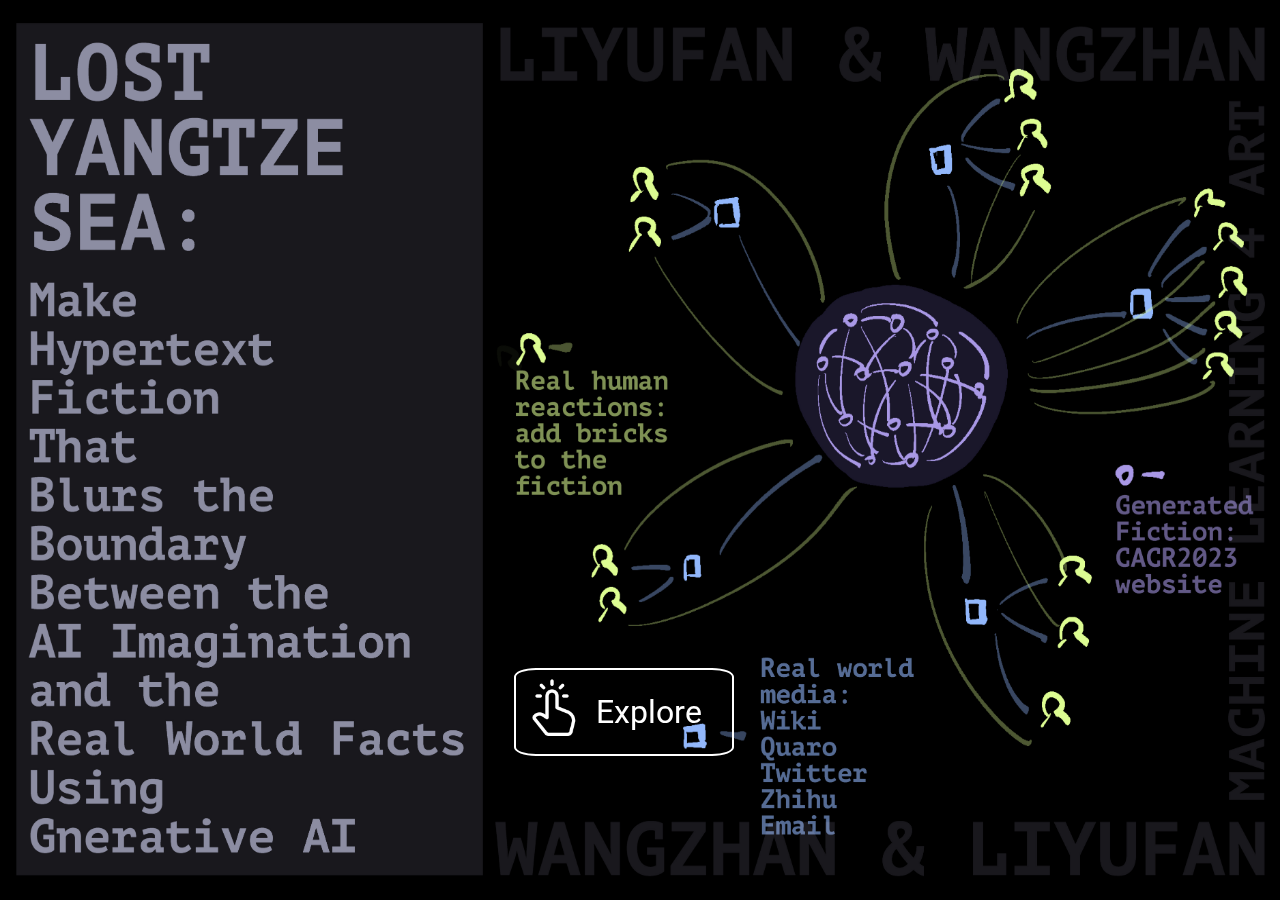
==== commit e5b26886: "update" ====
--- a/index.html
+++ b/index.html
@@ -12,7 +12,10 @@
   <title>Symposium on Chinese Archaeology and Cultural Research</title>
   <script type="text/javascript" src="util.js" defer="defer"></script>
 </head>
-<div class="cover" id="cover">
+
+
+<body>
+  <div class="cover" id="cover">
   <img src="assets/cover.jpg" alt="Cover Image" />
   <button class="button" onclick="coverOnClick()">  <img style="width: 80px;
     height: 80px;
@@ -21,8 +24,6 @@
 " src="assets/press-button.png" alt="Cover Image" /><span style="padding-left: 50px;">Explore</span></button>
 
 </div>
-
-<body>
   <div id="no-cover">
     <div class="banner">
       <img class="reality" onclick="headingOnClick()" src="assets/banner.jpg" alt="Conference Template Banner" />
--- a/assets/main.css
+++ b/assets/main.css
@@ -412,10 +412,17 @@
         font-size: 0.33em;
     }
 }
+
 .cover {
-    display: flex;
-    justify-content: center;
-}
+    display: block;
+    position: fixed;
+    z-index: 1;
+    left: 0;
+    top: 0;
+    width: 100%;
+    height: 100%;
+}
+
 .cover img {
     display: block;
     position: fixed;
@@ -445,6 +452,7 @@
     color: white;
     cursor: pointer;
 }
+
 #no-cover {
     display: none;
 }
